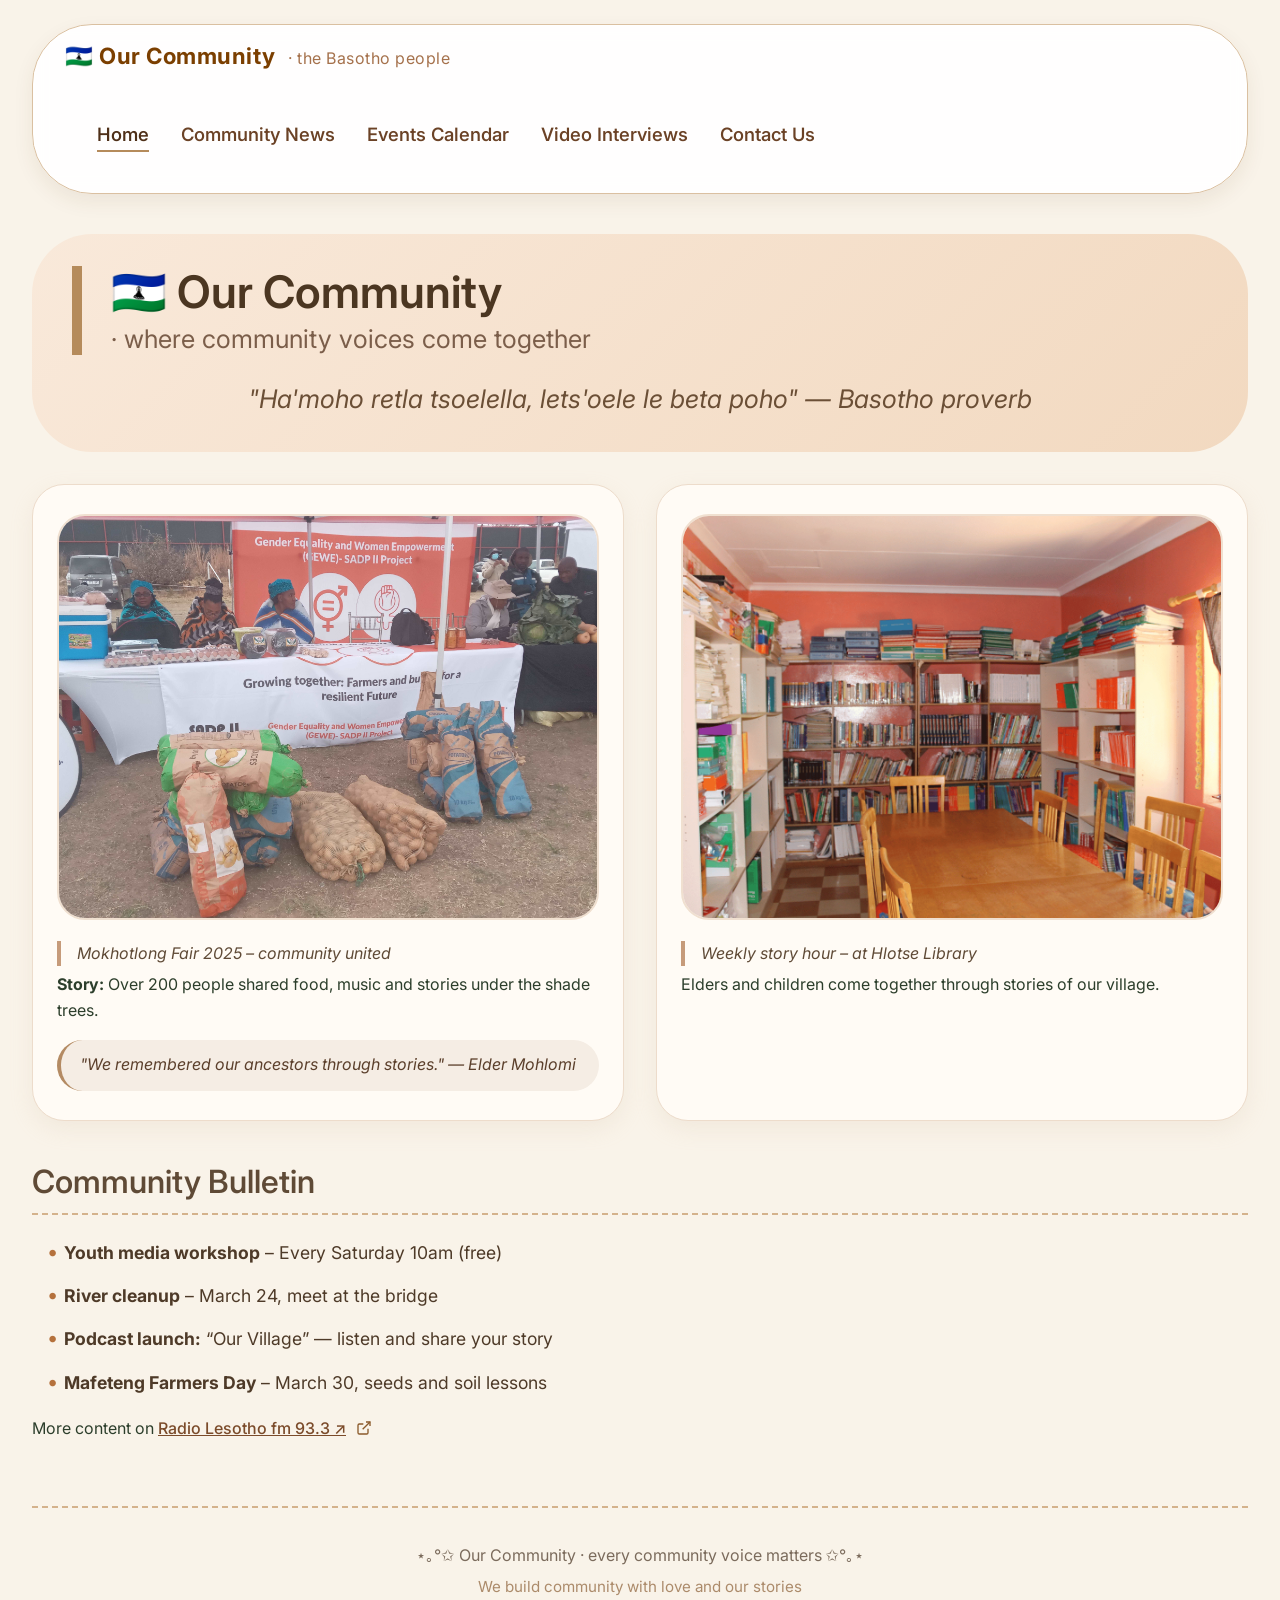
==== index.html @ 95c369dd "Add files via upload" ====
<!DOCTYPE html>
<html lang="en">
<head>
  <meta charset="UTF-8">
  <meta name="viewport" content="width=device-width, initial-scale=1.0">
  <title>🇱🇸 OUR COMMUNITY · Lesotho community canvas</title>
  <!-- external stylesheet (same for all pages) -->
  <link rel="stylesheet" href="style.css">
  <!-- link to Google Fonts for African feel -->
  <link href="https://fonts.googleapis.com/css2?family=Inter:wght@400;500;600&family=Plus+Jakarta+Sans:wght@400;500;600;700&display=swap" rel="stylesheet">
</head>
<body>
  <div class="page-wrapper">
    <!-- ===== NAVIGATION WITH SESOTHO WELCOME (translated to English) ===== -->
    <nav>
      <div class="nav-brand">🇱🇸 Our Community<span class="sotho-tag"> · the Basotho people</span></div>
      <ul>
        <li><a href="index.html" class="active"> Home</a></li>
        <li><a href="news.html"> Community News</a></li>
        <li><a href="calendar.html"> Events Calendar</a></li>
        <li><a href="videos.html"> Video Interviews</a></li>
        <li><a href="contact.html"> Contact Us</a></li>
      </ul>
    </nav>

    <!-- === PAGE 1: HOME – stories from Lesotho === -->
    <section id="home">
      <div class="hero-panel">
        <h1>🇱🇸 Our Community<span class="sotho-large"> · where community voices come together</span></h1>
        <p class="sotho-quote">"Ha'moho retla tsoelella, lets'oele le beta poho" — Basotho proverb</p>
      </div>

      <!-- LOCAL GALLERY with Basotho community images -->
      <div class="grid-2col">
        <div class="card community-card">
          <img src="images/mokhotlong-fair.jpg" alt="Mokhotlong community gathering" loading="lazy">
          <div class="caption"> Mokhotlong Fair 2025 – community united</div>
          <p><strong>Story:</strong> Over 200 people shared food, music and stories under the shade trees.</p>
          <p class="sotho-voice">"We remembered our ancestors through stories." — Elder Mohlomi</p>
        </div>
        <div class="card community-card">
          <img src="images/leribe-library.png" alt="Leribe community library reading" loading="lazy">
          <div class="caption"> Weekly story hour – at Hlotse Library</div>
          <p>Elders and children come together through stories of our village.</p>
        </div>
      </div>

      <!-- unordered list: community highlights -->
      <h2> Community Bulletin</h2>
      <ul class="sotho-list">
        <li><strong>Youth media workshop</strong> – Every Saturday 10am (free)</li>
        <li><strong>River cleanup</strong> – March 24, meet at the bridge</li>
        <li><strong>Podcast launch:</strong> “Our Village” — listen and share your story</li>
        <li><strong>Mafeteng Farmers Day</strong> – March 30, seeds and soil lessons</li>
      </ul>

      <!-- external link example -->
      <p> More content on <a href="#" class="external" onclick="alert('Radio Lesotho (external link – mock)'); return false;">Radio Lesotho fm 93.3 ↗</a></p>
    </section>

    <footer>
      <p>⋆｡°✩ Our Community · every community voice matters ✩°｡⋆</p>
      <p class="sotho-footer">We build community with love and our stories</p>
    </footer>
  </div>
</body>
</html>
---- style.css ----
/* === style.css — external stylesheet for Our Community (Lesotho community, English version) === */
* {
  margin: 0;
  padding: 0;
  box-sizing: border-box;
  font-family: 'Inter', 'Plus Jakarta Sans', system-ui, -apple-system, sans-serif;
}

body {
  background: #f9f3e9;  /* warm earth tone */
  color: #2c3e2b;
  line-height: 1.6;
  display: flex;
  flex-direction: column;
  min-height: 100vh;
}

/* consistent layout container */
.page-wrapper {
  max-width: 1400px;
  margin: 0 auto;
  padding: 1.5rem 2rem;
  flex: 1;
  width: 100%;
}

/* navigation — with Basotho branding (English) */
nav {
  background: #ffffffec;
  backdrop-filter: blur(8px);
  border-radius: 60px;
  padding: 0.8rem 2rem;
  margin-bottom: 2.5rem;
  box-shadow: 0 8px 20px rgba(95, 67, 23, 0.08);
  border: 1px solid #dac0a1;
  display: flex;
  flex-wrap: wrap;
  align-items: center;
  justify-content: space-between;
  gap: 1rem;
}

.nav-brand {
  font-weight: 700;
  font-size: 1.4rem;
  color: #7b3f00;
  letter-spacing: 0.5px;
}

.sotho-tag {
  font-size: 1rem;
  font-weight: 400;
  color: #a5714c;
  margin-left: 0.5rem;
}

nav ul {
  display: flex;
  flex-wrap: wrap;
  justify-content: center;
  gap: 1.5rem 2rem;
  list-style: none;
}

nav a {
  text-decoration: none;
  font-weight: 550;
  color: #6b4226;
  font-size: 1.15rem;
  padding: 0.3rem 0;
  border-bottom: 2px solid transparent;
  transition: 0.2s;
}

nav a:hover, nav a.active {
  border-bottom-color: #b58b5b;
  color: #4e2f18;
}

/* headings with Lesotho flavour (English) */
h1 {
  font-size: 2.8rem;
  font-weight: 600;
  color: #4b3621;
  margin-bottom: 1.5rem;
  border-left: 10px solid #b58b5b;
  padding-left: 1.8rem;
  line-height: 1.2;
}

.sotho-large {
  display: block;
  font-size: 1.6rem;
  font-weight: 400;
  color: #7b5e4a;
  margin-top: 0.3rem;
}

h2 {
  font-size: 2rem;
  font-weight: 550;
  margin: 2.2rem 0 1.2rem;
  color: #5f4a36;
  display: flex;
  align-items: center;
  gap: 0.6rem;
  border-bottom: 2px dashed #d4b28c;
  padding-bottom: 0.4rem;
}

/* hero */
.hero-panel {
  background: linear-gradient(135deg, #f9e9da, #f2d9c0);
  border-radius: 60px;
  padding: 2rem 2.5rem;
  margin-bottom: 2rem;
}

.sotho-quote {
  font-size: 1.6rem;
  font-style: italic;
  color: #6b4f36;
  margin: 1rem 0 0;
  text-align: center;
  font-weight: 400;
}

/* grids */
.grid-2col {
  display: grid;
  grid-template-columns: repeat(auto-fit, minmax(300px, 1fr));
  gap: 2rem;
}

.grid-3col {
  display: grid;
  grid-template-columns: repeat(auto-fill, minmax(260px, 1fr));
  gap: 2rem 1.5rem;
}

.flex-event-row {
  display: flex;
  flex-wrap: wrap;
  gap: 2rem;
  background: #efe2d4;
  padding: 2rem;
  border-radius: 48px;
}

/* cards with community theme */
.card {
  background: #fffffffa;
  border-radius: 32px;
  padding: 1.8rem 1.5rem;
  box-shadow: 0 8px 22px #d9c2ac33;
  border: 1px solid #eddccb;
  transition: all 0.2s;
}

.community-card, .event-card, .contact-card, .video-card {
  background: #fffbf5;
}

.card img {
  width: 100%;
  height: auto;
  aspect-ratio: 4/3;
  object-fit: cover;
  border-radius: 28px;
  background: #d9c2ac;
  border: 2px solid #f0e0d0;
}

.caption {
  font-size: 1rem;
  color: #5f4a36;
  margin: 0.8rem 0 0.4rem;
  font-style: italic;
  border-left: 4px solid #c69b7a;
  padding-left: 1rem;
}

/* video wrapper */
.video-wrapper {
  position: relative;
  width: 100%;
  border-radius: 36px;
  overflow: hidden;
  box-shadow: 0 20px 30px -10px #ac8e74;
  background: #2e241e;
  border: 3px solid #e7cfb5;
}

.video-wrapper video {
  display: block;
  width: 100%;
  height: auto;
  aspect-ratio: 16 / 9;
  object-fit: cover;
  background: #2b1f18;
}

/* voice styling (translated) */
.sotho-voice {
  font-style: italic;
  background: #f5ede4;
  padding: 0.8rem 1.2rem;
  border-radius: 50px;
  color: #5b3f2b;
  margin-top: 1rem;
  border-left: 4px solid #b48b63;
}

/* lists with custom markers */
ul, ol {
  padding-left: 2rem;
  margin: 1.2rem 0;
}

li {
  margin: 0.7rem 0;
  font-size: 1.1rem;
}

.sotho-list li {
  list-style-type: "• ";
  color: #4e3a28;
}

.sotho-list li::marker {
  color: #b5713c;
  font-size: 1.3rem;
}

ol.sotho-list li::marker {
  font-weight: 700;
  color: #9b6e45;
}

/* external links */
a.external {
  background: url('data:image/svg+xml;utf8,<svg xmlns="http://www.w3.org/2000/svg" width="16" height="16" viewBox="0 0 24 24" fill="none" stroke="%238b5a2b" stroke-width="2"><path d="M18 13v6a2 2 0 0 1-2 2H5a2 2 0 0 1-2-2V8a2 2 0 0 1 2-2h6"/><polyline points="15 3 21 3 21 9"/><line x1="10" y1="14" x2="21" y2="3"/></svg>') no-repeat right center;
  background-size: 1rem;
  padding-right: 1.6rem;
  color: #7b4b2a;
  font-weight: 500;
}

footer {
  margin-top: 4rem;
  text-align: center;
  color: #7b6b5c;
  border-top: 2px dashed #d4b28c;
  padding: 2.2rem 0.5rem 1.5rem;
  font-size: 1rem;
}

.sotho-footer {
  font-size: 0.95rem;
  color: #ac8b6b;
  margin-top: 0.4rem;
}

/* responsiveness */
@media (max-width: 720px) {
  .page-wrapper { padding: 1rem; }
  h1 { font-size: 2rem; }
  .sotho-large { font-size: 1.2rem; }
  nav { flex-direction: column; text-align: center; }
  nav ul { gap: 0.8rem; }
  .hero-panel { padding: 1.5rem; }
  .sotho-quote { font-size: 1.2rem; }
}

@media (max-width: 480px) {
  .grid-2col, .grid-3col { gap: 1.2rem; }
}
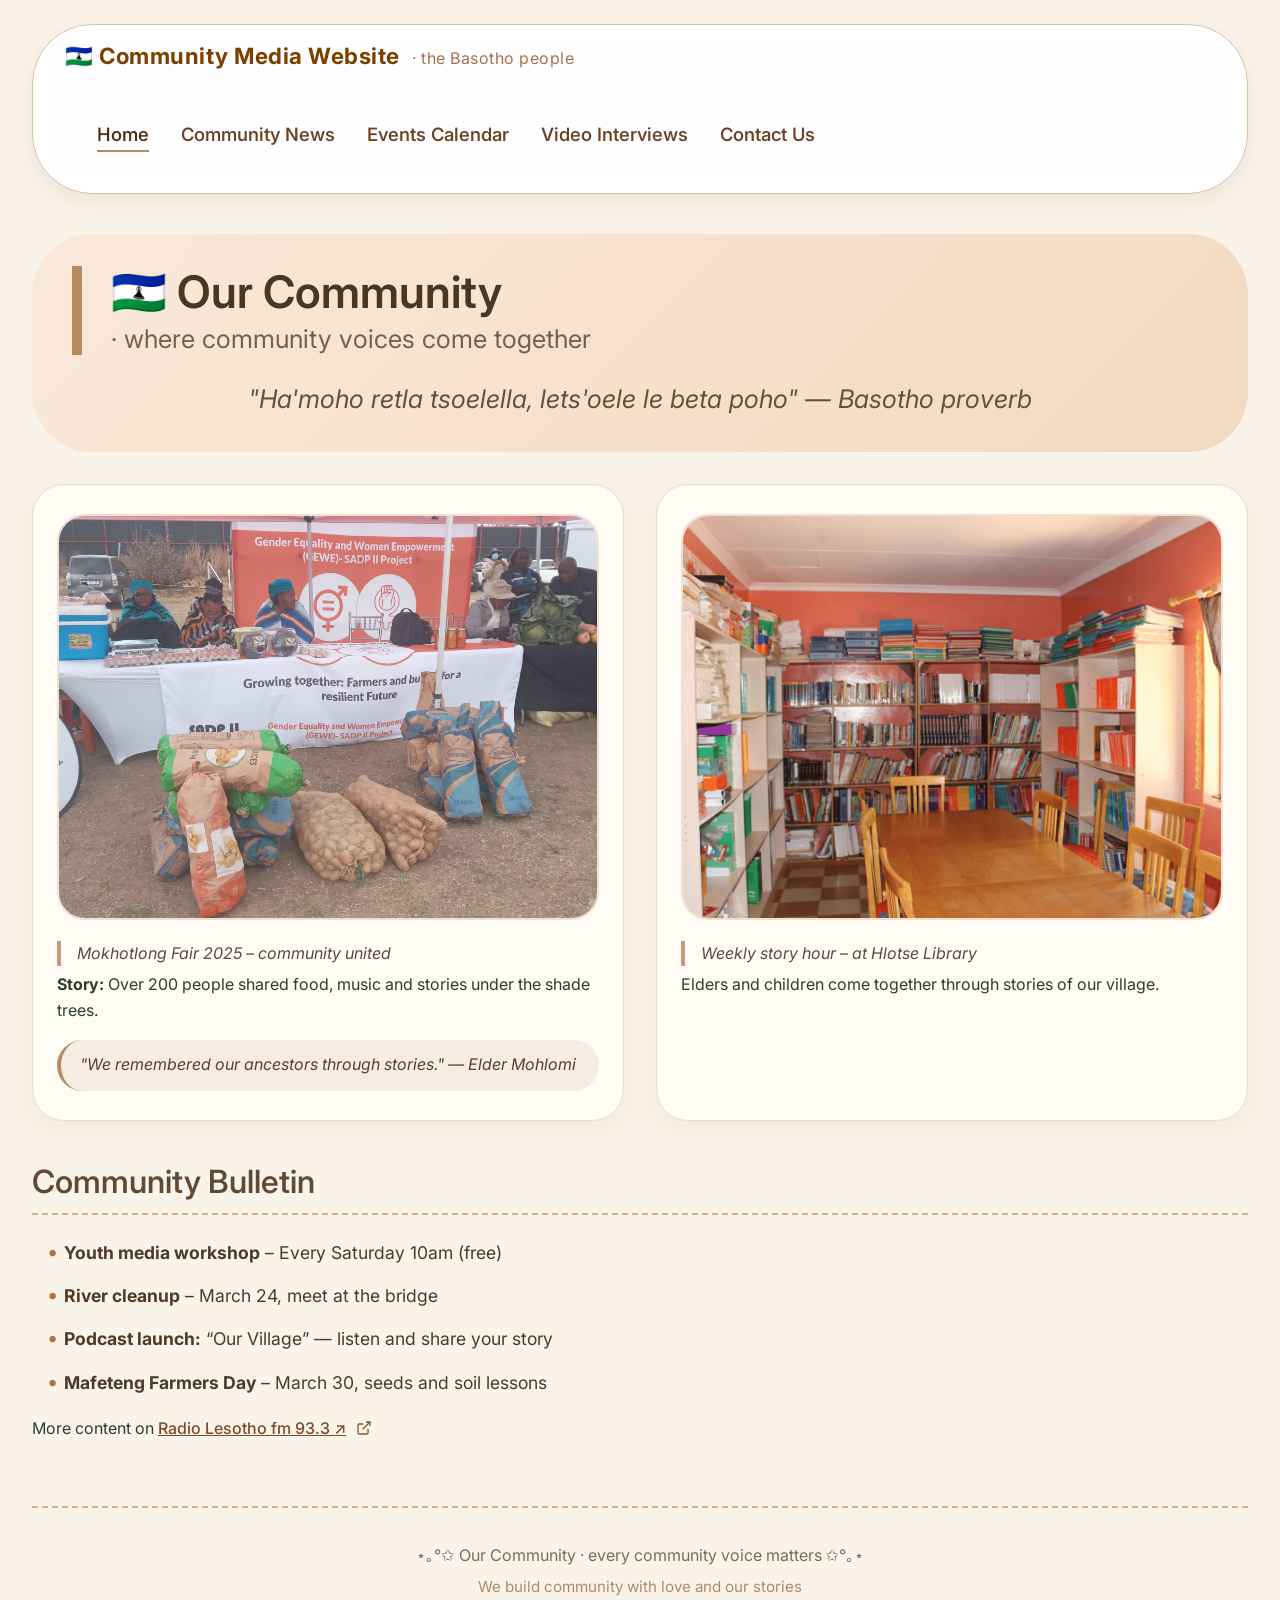
==== commit e717b84d: "Fix HTML formatting and structure" ====
--- a/index.html
+++ b/index.html
@@ -3,17 +3,14 @@
 <head>
   <meta charset="UTF-8">
   <meta name="viewport" content="width=device-width, initial-scale=1.0">
-  <title>🇱🇸 OUR COMMUNITY · Lesotho community canvas</title>
-  <!-- external stylesheet (same for all pages) -->
+  <title>🇱🇸 OUR COMMUNITY · Community Media Website</title>
   <link rel="stylesheet" href="style.css">
-  <!-- link to Google Fonts for African feel -->
   <link href="https://fonts.googleapis.com/css2?family=Inter:wght@400;500;600&family=Plus+Jakarta+Sans:wght@400;500;600;700&display=swap" rel="stylesheet">
 </head>
 <body>
   <div class="page-wrapper">
-    <!-- ===== NAVIGATION WITH SESOTHO WELCOME (translated to English) ===== -->
     <nav>
-      <div class="nav-brand">🇱🇸 Our Community<span class="sotho-tag"> · the Basotho people</span></div>
+      <div class="nav-brand">🇱🇸 Community Media Website<span class="sotho-tag"> · the Basotho people</span></div>
       <ul>
         <li><a href="index.html" class="active"> Home</a></li>
         <li><a href="news.html"> Community News</a></li>
@@ -23,14 +20,12 @@
       </ul>
     </nav>
 
-    <!-- === PAGE 1: HOME – stories from Lesotho === -->
     <section id="home">
       <div class="hero-panel">
         <h1>🇱🇸 Our Community<span class="sotho-large"> · where community voices come together</span></h1>
         <p class="sotho-quote">"Ha'moho retla tsoelella, lets'oele le beta poho" — Basotho proverb</p>
       </div>
 
-      <!-- LOCAL GALLERY with Basotho community images -->
       <div class="grid-2col">
         <div class="card community-card">
           <img src="images/mokhotlong-fair.jpg" alt="Mokhotlong community gathering" loading="lazy">
@@ -45,7 +40,6 @@
         </div>
       </div>
 
-      <!-- unordered list: community highlights -->
       <h2> Community Bulletin</h2>
       <ul class="sotho-list">
         <li><strong>Youth media workshop</strong> – Every Saturday 10am (free)</li>
@@ -54,7 +48,6 @@
         <li><strong>Mafeteng Farmers Day</strong> – March 30, seeds and soil lessons</li>
       </ul>
 
-      <!-- external link example -->
       <p> More content on <a href="#" class="external" onclick="alert('Radio Lesotho (external link – mock)'); return false;">Radio Lesotho fm 93.3 ↗</a></p>
     </section>
 
@@ -64,4 +57,4 @@
     </footer>
   </div>
 </body>
-</html>+</html>
